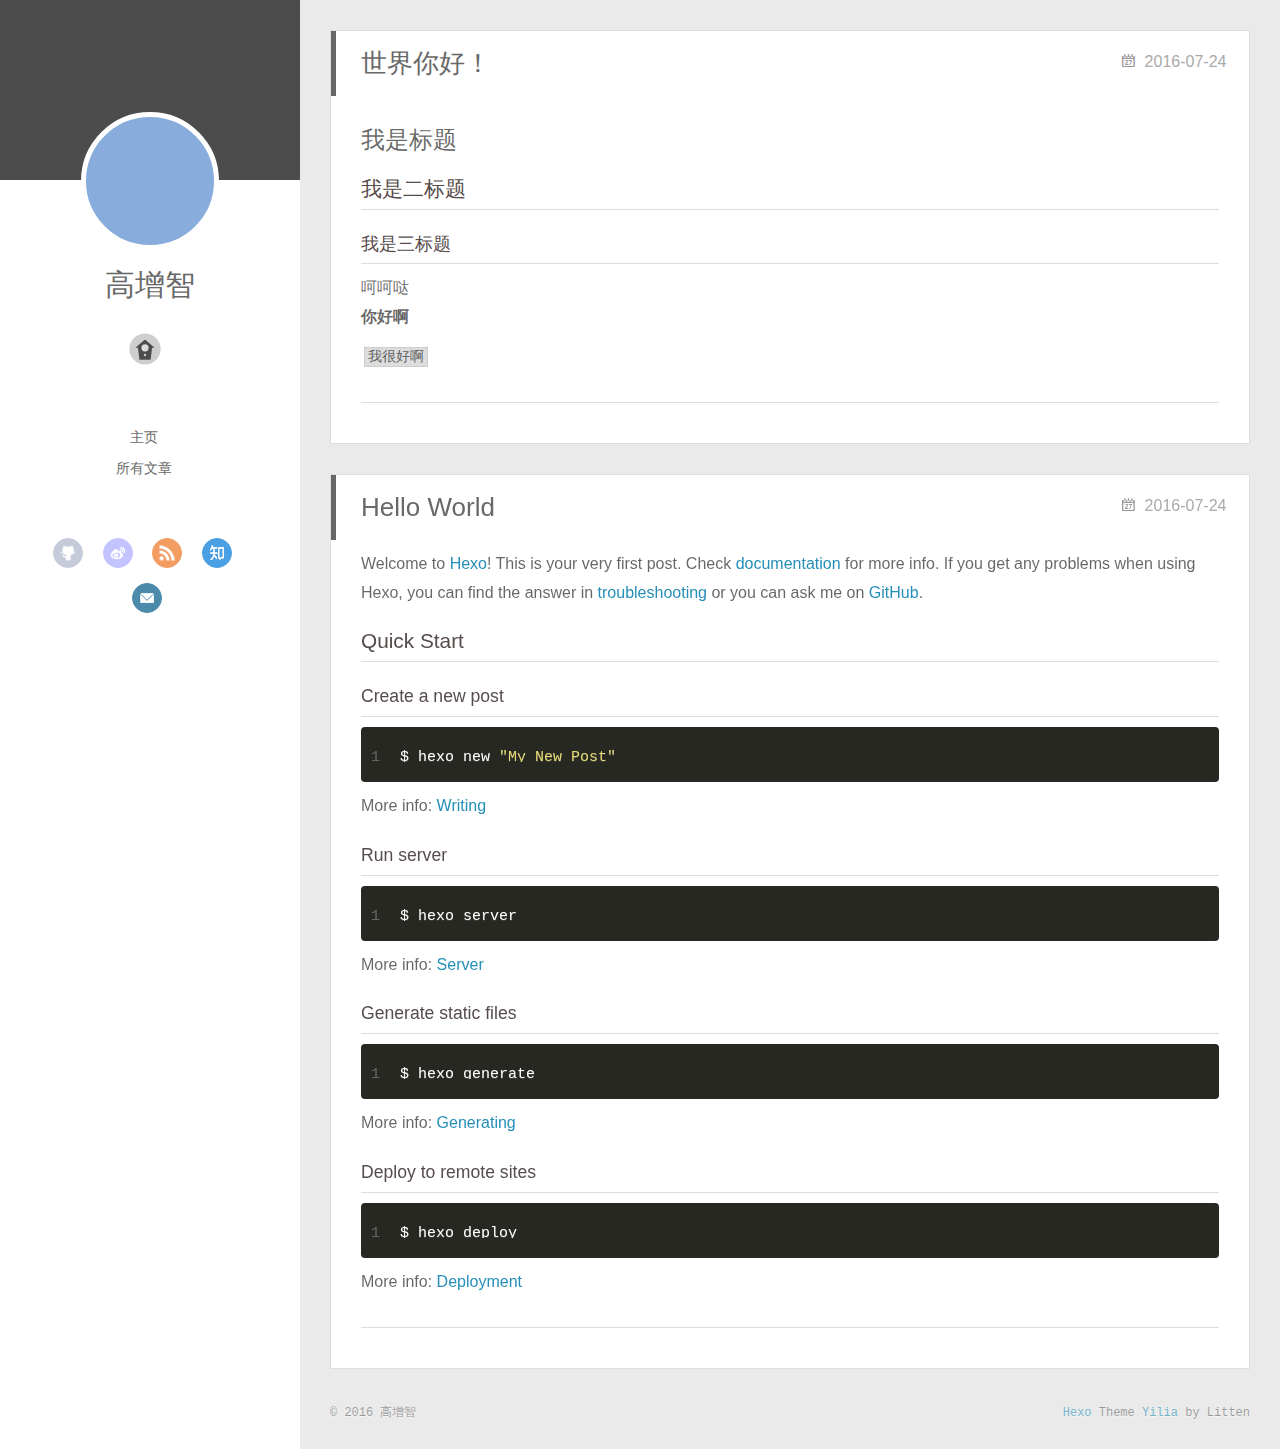
==== index.html @ d2ab3ea9 "Site updated: 2016-07-24 15:37:51" ====
<!DOCTYPE html>
<html>
<head>
  <meta charset="utf-8">
  
  <meta http-equiv="X-UA-Compatible" content="IE=edge" >
  <title>简简单单 - Blog</title>
  <meta name="viewport" content="width=device-width, initial-scale=1, maximum-scale=1">
  <meta property="og:type" content="website">
<meta property="og:title" content="简简单单 - Blog">
<meta property="og:url" content="http://yuefengkai.github.io/index.html">
<meta property="og:site_name" content="简简单单 - Blog">
<meta name="twitter:card" content="summary">
<meta name="twitter:title" content="简简单单 - Blog">
  
    <link rel="alternative" href="/atom.xml" title="简简单单 - Blog" type="application/atom+xml">
  
  
    <link rel="icon" href="/favicon.png">
  
  <link rel="stylesheet" href="/css/style.css">
</head>

<body>
  <div id="container">
    <div class="left-col">
    <div class="overlay"></div>
<div class="intrude-less">
	<header id="header" class="inner">
		<a href="/" class="profilepic">
			
			<img lazy-src="https://avatars0.githubusercontent.com/u/2100585?v=3&amp;s=460" class="js-avatar">
			
		</a>

		<hgroup>
		  <h1 class="header-author"><a href="/">高增智</a></h1>
		</hgroup>

		

		
			<div class="switch-btn">
				<div class="icon">
					<div class="icon-ctn">
						<div class="icon-wrap icon-house" data-idx="0">
							<div class="birdhouse"></div>
							<div class="birdhouse_holes"></div>
						</div>
						<div class="icon-wrap icon-ribbon hide" data-idx="1">
							<div class="ribbon"></div>
						</div>
						
						<div class="icon-wrap icon-link hide" data-idx="2">
							<div class="loopback_l"></div>
							<div class="loopback_r"></div>
						</div>
						
						
						<div class="icon-wrap icon-me hide" data-idx="3">
							<div class="user"></div>
							<div class="shoulder"></div>
						</div>
						
					</div>
					
				</div>
				<div class="tips-box hide">
					<div class="tips-arrow"></div>
					<ul class="tips-inner">
						<li>Menu</li>
						<li>Tags</li>
						
						<li>Links</li>
						
						
						<li>Über</li>
						
					</ul>
				</div>
			</div>
		

		<div class="switch-area">
			<div class="switch-wrap">
				<section class="switch-part switch-part1">
					<nav class="header-menu">
						<ul>
						
							<li><a href="/">主页</a></li>
				        
							<li><a href="/archives">所有文章</a></li>
				        
						</ul>
					</nav>
					<nav class="header-nav">
						<div class="social">
							
								<a class="github" target="_blank" href="#" title="github">github</a>
					        
								<a class="weibo" target="_blank" href="#" title="weibo">weibo</a>
					        
								<a class="rss" target="_blank" href="#" title="rss">rss</a>
					        
								<a class="zhihu" target="_blank" href="#" title="zhihu">zhihu</a>
					        
								<a class="mail" target="_blank" href="/gaozengzhi@gmail.com" title="mail">mail</a>
					        
						</div>
					</nav>
				</section>
				
				
				<section class="switch-part switch-part2">
					<div class="widget tagcloud" id="js-tagcloud">
						
					</div>
				</section>
				
				
				
				<section class="switch-part switch-part3">
					<div id="js-friends">
					
			          <a target="_blank" class="main-nav-link switch-friends-link" href="http://localhost:4000/">奥巴马的博客</a>
			        
			          <a target="_blank" class="main-nav-link switch-friends-link" href="http://localhost:4000/">卡卡的美丽传说</a>
			        
			          <a target="_blank" class="main-nav-link switch-friends-link" href="http://localhost:4000/">本泽马的博客</a>
			        
			          <a target="_blank" class="main-nav-link switch-friends-link" href="http://localhost:4000/">吉格斯的博客</a>
			        
			          <a target="_blank" class="main-nav-link switch-friends-link" href="http://localhost:4000/">习大大大不同</a>
			        
			          <a target="_blank" class="main-nav-link switch-friends-link" href="http://localhost:4000/">托蒂的博客</a>
			        
			        </div>
				</section>
				

				
				
				<section class="switch-part switch-part4">
				
					<div id="js-aboutme">我是谁，我从哪里来，我到哪里去？我就是我，是颜色不一样的吃货…</div>
				</section>
				
			</div>
		</div>
	</header>				
</div>

    </div>
    <div class="mid-col">
      <nav id="mobile-nav">
  	<div class="overlay">
  		<div class="slider-trigger"></div>
  		<h1 class="header-author js-mobile-header hide">高增智</h1>
  	</div>
	<div class="intrude-less">
		<header id="header" class="inner">
			<div class="profilepic">
			
				<img lazy-src="https://avatars0.githubusercontent.com/u/2100585?v=3&amp;s=460" class="js-avatar">
			
			</div>
			<hgroup>
			  <h1 class="header-author">高增智</h1>
			</hgroup>
			
			<nav class="header-menu">
				<ul>
				
					<li><a href="/">主页</a></li>
		        
					<li><a href="/archives">所有文章</a></li>
		        
		        <div class="clearfix"></div>
				</ul>
			</nav>
			<nav class="header-nav">
				<div class="social">
					
						<a class="github" target="_blank" href="#" title="github">github</a>
			        
						<a class="weibo" target="_blank" href="#" title="weibo">weibo</a>
			        
						<a class="rss" target="_blank" href="#" title="rss">rss</a>
			        
						<a class="zhihu" target="_blank" href="#" title="zhihu">zhihu</a>
			        
						<a class="mail" target="_blank" href="/gaozengzhi@gmail.com" title="mail">mail</a>
			        
				</div>
			</nav>
		</header>				
	</div>
</nav>

      <div class="body-wrap">
  
    <article id="post-世界你好" class="article article-type-post" itemscope itemprop="blogPost">
  
    <div class="article-meta">
      <a href="/2016/07/24/世界你好/" class="article-date">
  	<time datetime="2016-07-24T05:15:51.000Z" itemprop="datePublished">2016-07-24</time>
</a>
    </div>
  
  <div class="article-inner">
    
      <input type="hidden" class="isFancy" />
    
    
      <header class="article-header">
        
  
    <h1 itemprop="name">
      <a class="article-title" href="/2016/07/24/世界你好/">世界你好！</a>
    </h1>
  

      </header>
      
    
    <div class="article-entry" itemprop="articleBody">
      
        <h1 id="我是标题"><a href="#我是标题" class="headerlink" title="我是标题"></a>我是标题</h1><h2 id="我是二标题"><a href="#我是二标题" class="headerlink" title="我是二标题"></a>我是二标题</h2><h3 id="我是三标题"><a href="#我是三标题" class="headerlink" title="我是三标题"></a>我是三标题</h3><p>呵呵哒<br><strong>你好啊</strong></p>
<p><code>我很好啊</code></p>

      
    </div>
    
    <div class="article-info article-info-index">
      
      
      

      
      <div class="clearfix"></div>
    </div>
    
  </div>
  
</article>









  
    <article id="post-hello-world" class="article article-type-post" itemscope itemprop="blogPost">
  
    <div class="article-meta">
      <a href="/2016/07/24/hello-world/" class="article-date">
  	<time datetime="2016-07-24T03:35:20.000Z" itemprop="datePublished">2016-07-24</time>
</a>
    </div>
  
  <div class="article-inner">
    
      <input type="hidden" class="isFancy" />
    
    
      <header class="article-header">
        
  
    <h1 itemprop="name">
      <a class="article-title" href="/2016/07/24/hello-world/">Hello World</a>
    </h1>
  

      </header>
      
    
    <div class="article-entry" itemprop="articleBody">
      
        <p>Welcome to <a href="https://hexo.io/" target="_blank" rel="external">Hexo</a>! This is your very first post. Check <a href="https://hexo.io/docs/" target="_blank" rel="external">documentation</a> for more info. If you get any problems when using Hexo, you can find the answer in <a href="https://hexo.io/docs/troubleshooting.html" target="_blank" rel="external">troubleshooting</a> or you can ask me on <a href="https://github.com/hexojs/hexo/issues" target="_blank" rel="external">GitHub</a>.</p>
<h2 id="Quick-Start"><a href="#Quick-Start" class="headerlink" title="Quick Start"></a>Quick Start</h2><h3 id="Create-a-new-post"><a href="#Create-a-new-post" class="headerlink" title="Create a new post"></a>Create a new post</h3><figure class="highlight bash"><table><tr><td class="gutter"><pre><div class="line">1</div></pre></td><td class="code"><pre><div class="line">$ hexo new <span class="string">"My New Post"</span></div></pre></td></tr></table></figure>
<p>More info: <a href="https://hexo.io/docs/writing.html" target="_blank" rel="external">Writing</a></p>
<h3 id="Run-server"><a href="#Run-server" class="headerlink" title="Run server"></a>Run server</h3><figure class="highlight bash"><table><tr><td class="gutter"><pre><div class="line">1</div></pre></td><td class="code"><pre><div class="line">$ hexo server</div></pre></td></tr></table></figure>
<p>More info: <a href="https://hexo.io/docs/server.html" target="_blank" rel="external">Server</a></p>
<h3 id="Generate-static-files"><a href="#Generate-static-files" class="headerlink" title="Generate static files"></a>Generate static files</h3><figure class="highlight bash"><table><tr><td class="gutter"><pre><div class="line">1</div></pre></td><td class="code"><pre><div class="line">$ hexo generate</div></pre></td></tr></table></figure>
<p>More info: <a href="https://hexo.io/docs/generating.html" target="_blank" rel="external">Generating</a></p>
<h3 id="Deploy-to-remote-sites"><a href="#Deploy-to-remote-sites" class="headerlink" title="Deploy to remote sites"></a>Deploy to remote sites</h3><figure class="highlight bash"><table><tr><td class="gutter"><pre><div class="line">1</div></pre></td><td class="code"><pre><div class="line">$ hexo deploy</div></pre></td></tr></table></figure>
<p>More info: <a href="https://hexo.io/docs/deployment.html" target="_blank" rel="external">Deployment</a></p>

      
    </div>
    
    <div class="article-info article-info-index">
      
      
      

      
      <div class="clearfix"></div>
    </div>
    
  </div>
  
</article>









  
  
</div>
      <footer id="footer">
  <div class="outer">
    <div id="footer-info">
    	<div class="footer-left">
    		&copy; 2016 高增智
    	</div>
      	<div class="footer-right">
      		<a href="http://hexo.io/" target="_blank">Hexo</a>  Theme <a href="https://github.com/litten/hexo-theme-yilia" target="_blank">Yilia</a> by Litten
      	</div>
    </div>
  </div>
</footer>
    </div>
    
  <link rel="stylesheet" href="/fancybox/jquery.fancybox.css">


<script>
	var yiliaConfig = {
		fancybox: true,
		mathjax: true,
		animate: true,
		isHome: true,
		isPost: false,
		isArchive: false,
		isTag: false,
		isCategory: false,
		open_in_new: false
	}
</script>
<script src="http://7.url.cn/edu/jslib/comb/require-2.1.6,jquery-1.9.1.min.js"></script>
<script src="/js/main.js"></script>






<script type="text/x-mathjax-config">
MathJax.Hub.Config({
    tex2jax: {
        inlineMath: [ ['$','$'], ["\\(","\\)"]  ],
        processEscapes: true,
        skipTags: ['script', 'noscript', 'style', 'textarea', 'pre', 'code']
    }
});

MathJax.Hub.Queue(function() {
    var all = MathJax.Hub.getAllJax(), i;
    for(i=0; i < all.length; i += 1) {
        all[i].SourceElement().parentNode.className += ' has-jax';                 
    }       
});
</script>

<script type="text/javascript" src="http://cdn.mathjax.org/mathjax/latest/MathJax.js?config=TeX-AMS-MML_HTMLorMML">
</script>


  </div>
</body>
</html>
---- css/style.css ----
body {
  width: 100%;
}
body:before,
body:after {
  content: "";
  display: table;
}
body:after {
  clear: both;
}
@font-face {
  font-family: 'FontAwesome';
  src: url("fonts/fontawesome-webfont.eot");
  src: url("fonts/fontawesome-webfont.eot?#iefix") format("embedded-opentype"), url("fonts/fontawesome-webfont.woff") format("woff"), url("fonts/fontawesome-webfont.ttf") format("truetype"), url("fonts/fontawesome-webfont.svgz#FontAwesomeRegular") format("svg"), url("fonts/fontawesome-webfont.svg#FontAwesomeRegular") format("svg");
  font-weight: normal;
  font-style: normal;
}
html,
body,
div,
span,
applet,
object,
iframe,
h1,
h2,
h3,
h4,
h5,
h6,
p,
blockquote,
pre,
a,
abbr,
acronym,
address,
big,
cite,
code,
del,
dfn,
em,
img,
ins,
kbd,
q,
s,
samp,
small,
strike,
strong,
sub,
sup,
tt,
var,
dl,
dt,
dd,
ol,
ul,
li,
fieldset,
form,
label,
legend,
table,
caption,
tbody,
tfoot,
thead,
tr,
th,
td {
  margin: 0;
  padding: 0;
  border: 0;
  outline: 0;
  font-weight: inherit;
  font-style: inherit;
  font-family: inherit;
  font-size: 100%;
  vertical-align: baseline;
}
body {
  line-height: 1;
  color: #000;
  background: #fff;
}
ol,
ul {
  list-style: none;
}
table {
  border-collapse: separate;
  border-spacing: 0;
  vertical-align: middle;
}
caption,
th,
td {
  text-align: left;
  font-weight: normal;
  vertical-align: middle;
}
a img {
  border: none;
}
ol {
  list-style: decimal;
  padding-left: 20px;
}
ul {
  list-style: none;
}
input,
button {
  margin: 0;
  padding: 0;
}
input::-moz-focus-inner,
button::-moz-focus-inner {
  border: 0;
  padding: 0;
}
@font-face {
  font-family: FontAwesome;
  font-style: normal;
  font-weight: normal;
  src: url("fonts/fontawesome-webfont.eot?v=#4.0.3");
  src: url("fonts/fontawesome-webfont.eot?#iefix&v=#4.0.3") format("embedded-opentype"), url("fonts/fontawesome-webfont.woff?v=#4.0.3") format("woff"), url("fonts/fontawesome-webfont.ttf?v=#4.0.3") format("truetype"), url("fonts/fontawesome-webfont.svg#fontawesomeregular?v=#4.0.3") format("svg");
}
html,
body,
#container {
  height: 100%;
}
body {
  font-family: "微软雅黑", "HelveticaNeue-Light", "Helvetica Neue Light", "Helvetica Neue", Helvetica, Arial, sans-serif;
  font-size: 16px;
  background: #fff;
  color: rgba(0,0,0,0.6);
  -webkit-overflow-scrolling: touch;
}
h1,
h2,
h3 {
  display: block;
}
h1 {
  font-size: 1.5em;
}
h2 {
  font-size: 1.3em;
}
h3 {
  font-size: 1.1em;
}
h4,
h5,
h6 {
  font-size: 1em;
}
a {
  text-decoration: none;
  outline-width: 0;
  color: #258fb8;
  outline: none;
}
.alignleft {
  float: left;
}
.alignright {
  float: right;
}
.clearfix {
  *zoom: 1;
}
.clearfix:after {
  content: "";
  display: table;
  clear: both;
}
.inner {
  width: 1000px;
  margin: 0 auto;
}
.hide {
  display: none;
}
@media screen and (max-width: 1040px) {
  .inner {
    width: 100%;
  }
}
#container {
  position: relative;
  min-height: 100%;
}
#container #mobile-nav {
  display: none;
}
#container #mobile-nav .overlay {
  height: 110px;
  position: absolute;
  width: 100%;
  background: #4d4d4d;
}
#container #mobile-nav .overlay.fixed {
  position: fixed;
  height: 42px;
  z-index: 99;
}
#container #mobile-nav #header {
  padding: 10px 0 0 0;
}
#container #mobile-nav #header .profilepic {
  display: block;
  position: relative;
  z-index: 100;
}
#container #mobile-nav #header .header-menu {
  height: auto;
  margin: 10px;
}
#container #mobile-nav #header .header-menu ul {
  text-align: center;
  cursor: default;
}
#container #mobile-nav #header .header-menu li {
  display: inline-block;
  margin: 3px;
}
#container .left-col {
  background: #fff;
  width: 300px;
  position: fixed;
  opacity: 1;
  -webkit-transition: all 0.2s ease-in;
  -moz-transition: all 0.2s ease-in;
  -ms-transition: all 0.2s ease-in;
  transition: all 0.2s ease-in;
  height: 100%;
}
#container .left-col .overlay {
  width: 100%;
  height: 180px;
  background-color: #000;
  position: absolute;
  opacity: 0.7;
}
#container .left-col .intrude-less {
  width: 76%;
  text-align: center;
  margin: 112px auto 0;
}
#container .mid-col {
  position: absolute;
  right: 0;
  min-height: 100%;
  background: #eaeaea;
  left: 300px;
  width: auto;
}
@media screen and (max-width: 800px) {
  #container .left-col {
    display: none;
  }
  #container .mid-col {
    left: 0;
  }
  #container #header .header-nav {
    position: relative;
  }
  #container .header-author.fixed {
    position: fixed;
    top: -13px;
    width: 100%;
    color: #ddd;
  }
  #container .overlay .slider-trigger {
    position: absolute;
    z-index: 101;
    bottom: 0;
    left: 0;
    width: 42px;
    height: 42px;
  }
  #container .overlay .slider-trigger:hover {
    background: #444;
  }
  #container .overlay .slider-trigger:before {
    color: #ddd;
    content: "\f00b";
    font: 16px FontAwesome;
    width: 16px;
    height: 16px;
    margin-left: 9px;
    margin-top: 14px;
    display: block;
  }
  #container .article-header {
    border-left: none;
    padding: 0;
    border-bottom: 1px dotted #ddd;
  }
  #container .article-header h1 {
    margin-bottom: 10px;
  }
  #container .header-subtitle {
    padding: 0 24px;
  }
  #container .article-info-index.article-info {
    padding-top: 10px;
    margin: 0;
    border-top: 1px solid #ddd;
  }
  #container .article-info-post.article-info {
    margin: 0;
    padding-top: 10px;
    border: none;
  }
  #container .article-more-link a {
    float: right;
  }
  #container #viewer-box .viewer-box-l {
    font-size: 14px;
  }
  #container .article {
    padding: 10px;
    margin: 10px;
    font-size: 14px;
  }
  #container .article .article-entry {
    padding-left: 0;
    padding-right: 0;
    padding-top: 10px;
  }
  #container .article .article-title {
    font-size: 18px;
    max-width: 185px;
    display: block;
    margin: 0;
  }
  #container .article .article-meta {
    width: auto;
    height: 30px;
    margin-top: -5px;
    position: ralative;
  }
  #container .article .article-meta .article-date {
    font-size: 12px;
    -webkit-border-radius: 0;
    border-radius: 0;
    color: #666;
    background: none;
    height: auto;
    padding: 0;
    margin: 0;
    width: 100%;
    text-align: left;
    margin-left: 10px;
  }
  #container .article .article-meta .article-date time {
    width: auto;
    float: right;
    margin-right: 10px;
  }
  #container .article .article-meta .article-tag-list {
    margin-top: 7px;
    position: absolute;
    right: 10px;
    top: 0;
  }
  #container .article .article-meta .article-tag-list:before {
    float: left;
    margin-top: 1px;
    left: 0;
  }
  #container .article .article-meta .article-tag-list .article-tag-list-item {
    float: left;
    padding-left: 0;
    width: auto;
    max-width: 83px;
  }
  #container .article .article-meta .article-category {
    margin-top: 7px;
    position: absolute;
    right: 10px;
    top: -30px;
  }
  #container .article .article-meta .article-category:before {
    float: left;
    margin-top: 1px;
    left: 15px;
  }
  #container .article .article-meta .article-category .article-category-link {
    max-width: 83px;
    width: auto;
    padding-left: 10px;
  }
  #container .article .article-nav-link-wrap {
    margin: 5px 0;
  }
  #container .article .article-nav-link-wrap strong {
    float: left;
    margin-right: 5px;
  }
  #container .article #article-nav-older {
    float: none;
    display: block;
  }
  #container .share {
    padding: 3px 10px;
  }
  #container .duoshuo {
    padding: 0 13px;
  }
  #container #disqus_thread {
    padding: 0 13px;
  }
  #container #mobile-nav {
    display: block;
  }
  #container #page-nav .extend {
    opacity: 1;
  }
  #container .instagram .open-ins {
    left: 2px;
    top: -30px;
    color: #aaa;
  }
  #container .info-on-right {
    float: initial;
  }
  #container .archives-wrap {
    margin: 10px 10px 0px;
    padding: 10px;
  }
  #container .archives-wrap .archive-article-title {
    font-size: 14px;
  }
  #container .archives-wrap .archive-year-wrap {
    position: relative;
    padding: 0 0 0 0;
  }
  #container .archives-wrap .archive-year-wrap a {
    padding: 0 0 0 0;
  }
  #container .archives-wrap .article-meta .archive-article-date {
    font-size: 12px;
    margin-right: 10px;
    margin-top: -5px;
  }
  #container .archives-wrap .article-meta .article-tag-list-link {
    font-size: 12px;
  }
  #container .archives .archive-article {
    padding: 10px 0;
    margin-left: 0;
  }
  #container #footer .footer-left {
    float: initial;
    margin-bottom: 10px;
  }
  #container #footer .footer-right {
    float: initial;
  }
}
.header-author {
  text-align: center;
  margin: 0.67em 0;
  font-family: Roboto, "Roboto", serif;
  font-size: 30px;
  -webkit-transition: 0.3s;
  -moz-transition: 0.3s;
  -ms-transition: 0.3s;
  transition: 0.3s;
}
#header {
  width: 100%;
}
#header a {
  color: #696969;
}
#header a:hover {
  color: #b0a0aa;
}
#header .profilepic {
  text-align: center;
  display: block;
  border: 5px solid #fff;
  -webkit-border-radius: 300px;
  border-radius: 300px;
  width: 128px;
  height: 128px;
  margin: 0 auto;
  position: relative;
  overflow: hidden;
  background: #88acdb;
  -webkit-transition: all 0.2s ease-in;
  display: -webkit-box;
  -webkit-box-orient: horizontal;
  -webkit-box-pack: center;
  -webkit-box-align: center;
  text-align: center;
}
#header .profilepic img {
  width: 20%;
  height: 20%;
  -webkit-border-radius: 300px;
  border-radius: 300px;
  opacity: 0;
  -webkit-transition: all 0.2s ease-in;
}
#header .profilepic img.show {
  width: 100%;
  height: 100%;
  opacity: 1;
}
#header .header-subtitle {
  text-align: center;
  color: #999;
  font-size: 14px;
  line-height: 25px;
  overflow: hidden;
  text-overflow: ellipsis;
  display: -webkit-box;
  -webkit-line-clamp: 2;
  -webkit-box-orient: vertical;
}
#header .header-menu {
  font-weight: 300;
  line-height: 31px;
  cursor: pointer;
  text-transform: uppercase;
  float: none;
  min-height: 150px;
  margin-left: -12px;
  text-align: center;
  display: -webkit-box;
  -webkit-box-orient: horizontal;
  -webkit-box-pack: center;
  -webkit-box-align: center;
}
#header .header-menu li {
  cursor: default;
}
#header .header-menu li a {
  font-size: 14px;
  min-width: 300px;
}
#header .switch-area {
  position: relative;
  width: 100%;
  overflow: hidden;
  min-height: 500px;
  font-size: 14px;
}
#header .switch-area .switch-wrap {
  -webkit-transition: -webkit-transform 0.3s ease-in;
  -moz-transition: -moz-transform 0.3s ease-in;
  -ms-transition: -ms-transform 0.3s ease-in;
  transition: transform 0.3s ease-in;
  position: relative;
}
#header .turn-left {
  -webkit-transform: translate(-100%, 0);
  -moz-transform: translate(-100%, 0);
  -ms-transform: translate(-100%, 0);
  transform: translate(-100%, 0);
}
#header .header-nav {
  width: 100%;
  position: absolute;
  -webkit-transition: -webkit-transform 0.3s ease-in;
  -moz-transition: -moz-transform 0.3s ease-in;
  -ms-transition: -ms-transform 0.3s ease-in;
  transition: transform 0.3s ease-in;
}
#header .header-nav .social {
  margin-right: 15px;
  margin-top: 10px;
  text-align: center;
}
#header .header-nav .social a {
  -webkit-border-radius: 50%;
  border-radius: 50%;
  display: -moz-inline-stack;
  display: inline-block;
  vertical-align: middle;
  *vertical-align: auto;
  zoom: 1;
  *display: inline;
  text-indent: -9999px;
  margin: 0 8px 15px 8px;
  opacity: 0.7;
  width: 28px;
  height: 28px;
  -webkit-transition: 0.3s;
  -moz-transition: 0.3s;
  -ms-transition: 0.3s;
  transition: 0.3s;
}
#header .header-nav .social a:hover {
  opacity: 1;
}
#header .header-nav .social a:last-of-type {
  margin-right: 0;
}
#header .header-nav .social a.weibo {
  background: url("/img/weibo.png") center no-repeat #aaf;
  border: 1px solid #aaf;
}
#header .header-nav .social a.weibo:hover {
  border: 1px solid #aaf;
}
#header .header-nav .social a.rss {
  background: url("/img/rss.png") center no-repeat #ef7522;
  border: 1px solid #ef7522;
}
#header .header-nav .social a.rss:hover {
  border: 1px solid #cf5d0f;
}
#header .header-nav .social a.github {
  background: url("/img/github.png") center no-repeat #afb6ca;
  border: 1px solid #afb6ca;
}
#header .header-nav .social a.github:hover {
  border: 1px solid #909ab6;
}
#header .header-nav .social a.facebook {
  background: url("/img/facebook.png") center no-repeat #3b5998;
  border: 1px solid #3b5998;
}
#header .header-nav .social a.facebook:hover {
  border: 1px solid #2d4373;
}
#header .header-nav .social a.google {
  background: url("/img/google.png") center no-repeat #c83d20;
  border: 1px solid #c83d20;
}
#header .header-nav .social a.google:hover {
  border: 1px solid #9c3019;
}
#header .header-nav .social a.twitter {
  background: url("/img/twitter.png") center no-repeat #55cff8;
  border: 1px solid #55cff8;
}
#header .header-nav .social a.twitter:hover {
  border: 1px solid #24c1f6;
}
#header .header-nav .social a.linkedin {
  background: url("/img/linkedin.png") center no-repeat #005a87;
  border: 1px solid #005a87;
}
#header .header-nav .social a.linkedin:hover {
  border: 1px solid #006b98;
}
#header .header-nav .social a.zhihu {
  background: url("/img/zhihu.png") center no-repeat #0078d8;
  border: 1px solid #0078d8;
}
#header .header-nav .social a.zhihu:hover {
  border: 1px solid #0078d8;
}
#header .header-nav .social a.douban {
  background: url("/img/douban.png") center no-repeat #06c611;
  border: 1px solid #06c611;
}
#header .header-nav .social a.douban:hover {
  border: 1px solid #06c611;
}
#header .header-nav .social a.mail {
  background: url("/img/mail.png") center no-repeat #005a87;
  border: 1px solid #005a87;
}
#header .header-nav .social a.mail:hover {
  border: 1px solid #006b98;
}
#header .switch-part {
  width: 100%;
  position: absolute;
}
#header .switch-part1 {
  left: 0;
}
#header .switch-part2 {
  left: 100%;
  top: 20px;
  overlay-x: hidden;
  overflow-y: auto;
  max-height: 200px;
}
#header .switch-part3 {
  left: 200%;
  line-height: 30px;
}
#header .switch-part3 .switch-friends-link {
  margin-right: 9px;
  -webkit-border-radius: 3px;
  border-radius: 3px;
  padding: 5px;
}
#header .switch-part3 .switch-friends-link:hover {
  background: #88acdb;
  color: #fff;
}
#header .switch-part4 {
  left: 300%;
  text-align: left;
  line-height: 30px;
}
.duoshuo {
  padding: 0 40px;
}
#disqus_thread {
  padding: 0 40px;
}
.archives-wrap {
  position: relative;
  margin: 0 30px;
  padding-right: 60px;
  border-bottom: 1px solid #eee;
  background: #fff;
}
.archives-wrap:first-child {
  margin-top: 30px;
}
.archives-wrap:last-child {
  margin-bottom: 80px;
}
.archives-wrap .archive-year-wrap {
  line-height: 35px;
  width: 200px;
  position: absolute;
  padding-top: 15px;
  font-size: 1.8em;
}
.archives-wrap .archive-year-wrap a {
  color: #666;
  font-weight: bold;
  padding-left: 48px;
}
.archives {
  position: relative;
}
.archives .article-info {
  border: none;
}
.archives .archive-article {
  margin-left: 200px;
  padding: 20px 0;
  border-bottom: 1px solid #eee;
  border-top: 1px solid #fff;
  position: relative;
}
.archives .archive-article:first-child {
  border-top: none;
}
.archives .archive-article:last-child {
  border-bottom: none;
}
.archives .archive-article-title {
  font-size: 16px;
  color: #333;
  -webkit-transition: color 0.3s;
  -moz-transition: color 0.3s;
  -ms-transition: color 0.3s;
  transition: color 0.3s;
}
.archives .archive-article-title:hover {
  color: #657b83;
}
.archives .archive-article-title span {
  display: block;
  color: #a8a8a8;
  font-size: 12px;
  line-height: 14px;
  height: 7px;
  padding-left: 2px;
}
.archives .archive-article-title span:before {
  display: inline-block;
  content: "“";
  font-family: serif;
  font-size: 30px;
  float: left;
  margin: 4px 4px 0 -12px;
  color: #c8c8c8;
}
.archive-article-inner .archive-article-header {
  position: relative;
}
.archive-article-inner .article-meta {
  position: relative;
  float: right;
  margin-top: -10px;
  color: #555;
  background: none;
  text-align: right;
  width: auto;
}
.archive-article-inner .article-meta .article-date time {
  color: #aaa;
}
.archive-article-inner .article-meta .archive-article-date,
.archive-article-inner .article-meta .article-tag-list {
  margin-right: 30px;
  display: -moz-inline-stack;
  display: inline-block;
  vertical-align: middle;
  zoom: 1;
  color: #666;
  font-size: 14px;
}
.archive-article-inner .article-meta .archive-article-date {
  cursor: default;
  font-size: 12px;
  margin-bottom: 5px;
  margin-top: -10px;
}
.archive-article-inner .article-meta .archive-article-date time:before {
  content: "\f073";
  color: #999;
  position: relative;
  margin-right: 10px;
  font: 16px FontAwesome;
}
.archive-article-inner .article-meta .article-category:before {
  float: left;
  margin-top: 1px;
  left: 15px;
}
.archive-article-inner .article-meta .article-category .article-category-link {
  width: auto;
  max-width: 83px;
  padding-left: 10px;
}
.archive-article-inner .article-meta .article-tag-list {
  margin-top: 0px;
}
.archive-article-inner .article-meta .article-tag-list:before {
  left: 15px;
}
.archive-article-inner .article-meta .article-tag-list .article-tag-list-item {
  display: inline-block;
  width: auto;
  max-width: 83px;
  padding-left: 8px;
  font-size: 12px;
}
.body-wrap {
  margin-bottom: 80px;
}
.article {
  margin: 30px;
  position: relative;
  border: 1px solid #ddd;
  background: #fff;
  -webkit-transition: all 0.2s ease-in;
}
.article.show {
  visibility: visible;
  -webkit-animation: cd-bounce-1 0.6s;
  -moz-animation: cd-bounce-1 0.6s;
  -webkit-animation: cd-bounce-1 0.6s;
  -moz-animation: cd-bounce-1 0.6s;
  -ms-animation: cd-bounce-1 0.6s;
  animation: cd-bounce-1 0.6s;
}
.article.hidden {
  visibility: hidden;
}
.article img {
  max-width: 100%;
}
@-webkit-keyframes cd-bounce-1 {
  0% {
    opacity: 0;
    -webkit-transform: scale(1);
  }
  60% {
    opacity: 1;
    -webkit-transform: scale(1.01);
  }
  100% {
    -webkit-transform: scale(1);
  }
}
@-moz-keyframes cd-bounce-1 {
  0% {
    opacity: 0;
    -moz-transform: scale(1);
  }
  60% {
    opacity: 1;
    -moz-transform: scale(1.01);
  }
  100% {
    -moz-transform: scale(1);
  }
}
.article-index {
  margin-left: 200px;
  padding: 15px 0;
  margin-right: 75px;
}
.article-index .brief {
  display: block;
  color: #a8a8a8;
  font-size: 12px;
  line-height: 14px;
  height: 7px;
  padding-left: 2px;
}
.article-index .brief:before {
  display: inline-block;
  content: "“";
  font-family: serif;
  font-size: 30px;
  float: left;
  margin: 4px 4px 0 -12px;
  color: #c8c8c8;
}
.article-title {
  color: #696969;
  margin-left: 0px;
  font-weight: 300;
  line-height: 35px;
  margin-bottom: 20px;
  font-size: 26px;
  -webkit-transition: color 0.3s;
  -moz-transition: color 0.3s;
  -o-transition: color 0.3s;
  -webkit-transition: color 0.3s;
  -moz-transition: color 0.3s;
  -ms-transition: color 0.3s;
  transition: color 0.3s;
}
.article-title:hover {
  color: #b0a0aa;
}
.article-inner {
  position: relative;
  margin-bottom: 20px;
}
.article-header {
  border-left: 5px solid;
  padding: 15px 0px 15px 25px;
}
.article-info.info-on-right {
  margin: 10px 0 0 0;
  float: right;
}
.article-info-index.article-info {
  padding-top: 20px;
  margin: 30px 30px 0 30px;
  border-top: 1px solid #ddd;
}
.article-info-post.article-info {
  padding: 0;
  border: none;
  margin: -30px 0 20px 30px;
}
.article-entry {
  line-height: 1.8em;
  padding-right: 30px;
  padding-left: 30px;
}
.article-entry p {
  margin-top: 10px;
}
.article-entry p code,
.article-entry li code {
  padding: 1px 3px;
  margin: 0 3px;
  background: #ddd;
  border: 1px solid #ccc;
  font-family: Menlo, Monaco, "Andale Mono", "lucida console", "Courier New", monospace;
  word-wrap: break-word;
  font-size: 14px;
}
.article-entry blockquote {
  background: #ddd;
  border-left: 5px solid #ccc;
  padding: 15px 20px;
  margin-top: 10px;
  border-left: 5px solid #657b83;
  background: #f6f6f6;
}
.article-entry blockquote p {
  margin-top: 0;
}
.article-entry em {
  font-style: italic;
}
.article-entry ul li:before {
  content: "";
  width: 6px;
  height: 6px;
  border: 1px solid #999;
  -webkit-border-radius: 10px;
  border-radius: 10px;
  background: #aaa;
  display: inline-block;
  margin-right: 10px;
  float: left;
  margin-top: 12px;
}
.article-entry ul,
.article-entry ol {
  font-size: 14px;
  margin: 10px 0px;
}
.article-entry li ul,
.article-entry li ol {
  margin-left: 30px;
}
.article-entry li ul li:before,
.article-entry li ol li:before {
  content: "";
  background: #dedede;
}
.article-entry h1 {
  margin-top: 30px;
}
.article-entry h2 {
  margin-top: 20px;
  font-weight: 300;
  color: #574c4c;
  padding-bottom: 5px;
  border-bottom: 1px solid #ddd;
}
.article-entry h3,
.article-entry h4,
.article-entry h5,
.article-entry h6 {
  margin-top: 20px;
  font-weight: 300;
  color: #574c4c;
  padding-bottom: 5px;
  border-bottom: 1px solid #ddd;
}
.article-entry video {
  max-width: 100%;
}
.article-entry strong {
  font-weight: bold;
}
.article-entry .caption {
  display: block;
  font-size: 0.8em;
  color: #aaa;
}
.article-entry hr {
  height: 0;
  margin-top: 20px;
  margin-bottom: 20px;
  border-left: 0;
  border-right: 0;
  border-top: 1px solid #ddd;
  border-bottom: 1px solid #fff;
}
.article-entry pre {
  font-size: 1/0.9em;
  line-height: 1.5;
  margin-top: 10px;
  padding: 5px 15px;
  overflow-x: auto;
  color: #657b83;
  font-size: 10px;
  border: 1px solid #ccc;
  text-shadow: 0 1px #444;
  font-family: Menlo, Monaco, "Andale Mono", "lucida console", "Courier New", monospace;
}
.article-entry pre code {
  font-size: 14px;
}
.article-entry table {
  width: 100%;
  border: 1px solid #dedede;
  margin: 15px 0;
  border-collapse: collapse;
}
.article-entry table tr,
.article-entry table td {
  height: 35px;
}
.article-entry table thead tr {
  background: #f8f8f8;
}
.article-entry table tbody tr:hover {
  background: #efefef;
}
.article-entry table td,
.article-entry table th {
  border: 1px solid #dedede;
  padding: 0 10px;
}
.article-entry figure table {
  border: none;
  width: auto;
  margin: 0;
}
.article-entry figure table tbody tr:hover {
  background: none;
}
.article-meta {
  width: 150px;
  font-size: 14;
  text-align: right;
  position: absolute;
  right: 0;
  top: 23px;
  text-align: center;
  z-index: 1;
}
.article-meta time {
  color: #aaa;
}
.article-meta time:before {
  color: #999;
  content: "\f073";
  font: 17px FontAwesome;
  margin-right: 10px;
}
.article-more-link {
  margin-top: 5px;
  text-align: right;
}
.article-more-link a {
  background: #4d4d4d;
  color: #fff;
  font-size: 12px;
  padding: 2px 8px 4px;
  line-height: 16px;
  -webkit-border-radius: 2px;
  -moz-border-radius: 2px;
  -webkit-border-radius: 2px;
  border-radius: 2px;
  -webkit-transition: background 0.3s;
  -moz-transition: background 0.3s;
  -ms-transition: background 0.3s;
  transition: background 0.3s;
}
.article-more-link a:hover {
  background: #3c3c3c;
}
.article-more-link a.hidden {
  visibility: hidden;
}
#article-nav {
  margin: 80px 0 30px 0;
  padding-bottom: 10px;
}
#article-nav .article-nav-link-wrap {
  margin: 0px 30px 0px 30px;
  font-size: 14px;
  color: #333;
}
#article-nav .article-nav-link-wrap .article-nav-title {
  display: inline-block;
  font-size: 12px;
  color: #aaa;
  -webkit-transition: color 0.3s;
  -moz-transition: color 0.3s;
  -ms-transition: color 0.3s;
  transition: color 0.3s;
}
#article-nav .article-nav-link-wrap strong {
  background: #ddd;
  color: #fff;
  -webkit-border-radius: 100%;
  border-radius: 100%;
  width: 15px;
  height: 15px;
  display: inline-block;
  text-align: center;
  -webkit-transition: background 0.3s;
  -moz-transition: background 0.3s;
  -ms-transition: background 0.3s;
  transition: background 0.3s;
}
#article-nav .article-nav-link-wrap:hover strong {
  background: #4d4d4d;
}
#article-nav .article-nav-link-wrap:hover .article-nav-title {
  color: #4d4d4d;
}
#article-nav #article-nav-older {
  float: right;
}
@-moz-keyframes cd-bounce-1 {
  0% {
    opacity: 0;
    -webkit-transform: scale(1);
    -moz-transform: scale(1);
    -ms-transform: scale(1);
    -o-transform: scale(1);
    -webkit-transform: scale(1);
    -moz-transform: scale(1);
    -ms-transform: scale(1);
    transform: scale(1);
  }
  60% {
    opacity: 1;
    -webkit-transform: scale(1.01);
    -moz-transform: scale(1.01);
    -ms-transform: scale(1.01);
    -o-transform: scale(1.01);
    -webkit-transform: scale(1.01);
    -moz-transform: scale(1.01);
    -ms-transform: scale(1.01);
    transform: scale(1.01);
  }
  100% {
    -webkit-transform: scale(1);
    -moz-transform: scale(1);
    -ms-transform: scale(1);
    -o-transform: scale(1);
    -webkit-transform: scale(1);
    -moz-transform: scale(1);
    -ms-transform: scale(1);
    transform: scale(1);
  }
}
@-webkit-keyframes cd-bounce-1 {
  0% {
    opacity: 0;
    -webkit-transform: scale(1);
    -moz-transform: scale(1);
    -ms-transform: scale(1);
    -o-transform: scale(1);
    -webkit-transform: scale(1);
    -moz-transform: scale(1);
    -ms-transform: scale(1);
    transform: scale(1);
  }
  60% {
    opacity: 1;
    -webkit-transform: scale(1.01);
    -moz-transform: scale(1.01);
    -ms-transform: scale(1.01);
    -o-transform: scale(1.01);
    -webkit-transform: scale(1.01);
    -moz-transform: scale(1.01);
    -ms-transform: scale(1.01);
    transform: scale(1.01);
  }
  100% {
    -webkit-transform: scale(1);
    -moz-transform: scale(1);
    -ms-transform: scale(1);
    -o-transform: scale(1);
    -webkit-transform: scale(1);
    -moz-transform: scale(1);
    -ms-transform: scale(1);
    transform: scale(1);
  }
}
@-o-keyframes cd-bounce-1 {
  0% {
    opacity: 0;
    -webkit-transform: scale(1);
    -moz-transform: scale(1);
    -ms-transform: scale(1);
    -o-transform: scale(1);
    -webkit-transform: scale(1);
    -moz-transform: scale(1);
    -ms-transform: scale(1);
    transform: scale(1);
  }
  60% {
    opacity: 1;
    -webkit-transform: scale(1.01);
    -moz-transform: scale(1.01);
    -ms-transform: scale(1.01);
    -o-transform: scale(1.01);
    -webkit-transform: scale(1.01);
    -moz-transform: scale(1.01);
    -ms-transform: scale(1.01);
    transform: scale(1.01);
  }
  100% {
    -webkit-transform: scale(1);
    -moz-transform: scale(1);
    -ms-transform: scale(1);
    -o-transform: scale(1);
    -webkit-transform: scale(1);
    -moz-transform: scale(1);
    -ms-transform: scale(1);
    transform: scale(1);
  }
}
@keyframes cd-bounce-1 {
  0% {
    opacity: 0;
    -webkit-transform: scale(1);
    -moz-transform: scale(1);
    -ms-transform: scale(1);
    -o-transform: scale(1);
    -webkit-transform: scale(1);
    -moz-transform: scale(1);
    -ms-transform: scale(1);
    transform: scale(1);
  }
  60% {
    opacity: 1;
    -webkit-transform: scale(1.01);
    -moz-transform: scale(1.01);
    -ms-transform: scale(1.01);
    -o-transform: scale(1.01);
    -webkit-transform: scale(1.01);
    -moz-transform: scale(1.01);
    -ms-transform: scale(1.01);
    transform: scale(1.01);
  }
  100% {
    -webkit-transform: scale(1);
    -moz-transform: scale(1);
    -ms-transform: scale(1);
    -o-transform: scale(1);
    -webkit-transform: scale(1);
    -moz-transform: scale(1);
    -ms-transform: scale(1);
    transform: scale(1);
  }
}
.archives-wrap {
  position: relative;
  margin: 0 30px;
  padding-right: 60px;
  border-bottom: 1px solid #eee;
  background: #fff;
}
.archives-wrap:first-child {
  margin-top: 30px;
}
.archives-wrap:last-child {
  margin-bottom: 80px;
}
.archives-wrap .archive-year-wrap {
  line-height: 35px;
  width: 200px;
  position: absolute;
  padding-top: 15px;
  font-size: 1.8em;
}
.archives-wrap .archive-year-wrap a {
  color: #666;
  font-weight: bold;
  padding-left: 48px;
}
.archives {
  position: relative;
}
.archives .article-info {
  border: none;
}
.archives .archive-article {
  margin-left: 200px;
  padding: 20px 0;
  border-bottom: 1px solid #eee;
  border-top: 1px solid #fff;
  position: relative;
}
.archives .archive-article:first-child {
  border-top: none;
}
.archives .archive-article:last-child {
  border-bottom: none;
}
.archives .archive-article-title {
  font-size: 16px;
  color: #333;
  -webkit-transition: color 0.3s;
  -moz-transition: color 0.3s;
  -ms-transition: color 0.3s;
  transition: color 0.3s;
}
.archives .archive-article-title:hover {
  color: #657b83;
}
.archives .archive-article-title span {
  display: block;
  color: #a8a8a8;
  font-size: 12px;
  line-height: 14px;
  height: 7px;
  padding-left: 2px;
}
.archives .archive-article-title span:before {
  display: inline-block;
  content: "“";
  font-family: serif;
  font-size: 30px;
  float: left;
  margin: 4px 4px 0 -12px;
  color: #c8c8c8;
}
.archive-article-inner .archive-article-header {
  position: relative;
}
.archive-article-inner .article-meta {
  position: relative;
  float: right;
  margin-top: -10px;
  color: #555;
  background: none;
  text-align: right;
  width: auto;
}
.archive-article-inner .article-meta .article-date time {
  color: #aaa;
}
.archive-article-inner .article-meta .archive-article-date,
.archive-article-inner .article-meta .article-tag-list {
  margin-right: 30px;
  display: -moz-inline-stack;
  display: inline-block;
  vertical-align: middle;
  zoom: 1;
  color: #666;
  font-size: 14px;
}
.archive-article-inner .article-meta .archive-article-date {
  cursor: default;
  font-size: 12px;
  margin-bottom: 5px;
  margin-top: -10px;
}
.archive-article-inner .article-meta .archive-article-date time:before {
  content: "\f073";
  color: #999;
  position: relative;
  margin-right: 10px;
  font: 16px FontAwesome;
}
.archive-article-inner .article-meta .article-category:before {
  float: left;
  margin-top: 1px;
  left: 15px;
}
.archive-article-inner .article-meta .article-category .article-category-link {
  width: auto;
  max-width: 83px;
  padding-left: 10px;
}
.archive-article-inner .article-meta .article-tag-list {
  margin-top: 0px;
}
.archive-article-inner .article-meta .article-tag-list:before {
  left: 15px;
}
.archive-article-inner .article-meta .article-tag-list .article-tag-list-item {
  display: inline-block;
  width: auto;
  max-width: 83px;
  padding-left: 8px;
  font-size: 12px;
}
.article-entry pre,
.article-entry .highlight {
  background: #272822;
  margin: 10px 0;
  padding: 10px 10px;
  overflow: auto;
  color: #4c4c4c;
  line-height: 22.400000000000002px;
}
.article-entry .highlight .gutter pre,
.article-entry .gist .gist-file .gist-data .line-numbers {
  color: #666;
}
.article-entry pre,
.article-entry code {
  font-family: "Source Code Pro", Consolas, Monaco, Menlo, Consolas, monospace;
}
.article-entry code {
  background: #eee;
  padding: 0 0.3em;
  border: none;
}
.article-entry pre {
  color: #fff;
}
.article-entry pre code {
  background: none;
  text-shadow: none;
  padding: 0;
  color: #fff;
}
.article-entry .highlight {
  -webkit-border-radius: 4px;
  border-radius: 4px;
}
.article-entry .highlight pre {
  border: none;
  margin: 0;
  padding: 0;
}
.article-entry .highlight table {
  margin: 0;
  width: auto;
}
.article-entry .highlight td {
  border: none;
  padding: 0;
}
.article-entry .highlight figcaption {
  font-size: 0.85em;
  color: highlight-comment;
  line-height: 1em;
  margin-bottom: 1em;
}
.article-entry .highlight figcaption:before,
.article-entry .highlight figcaption:after {
  content: "";
  display: table;
}
.article-entry .highlight figcaption:after {
  clear: both;
}
.article-entry .highlight figcaption a {
  float: right;
}
.article-entry .highlight .gutter pre {
  text-align: right;
  padding-right: 20px;
}
.article-entry .highlight .gutter pre .line {
  text-shadow: none;
}
.article-entry .highlight .line {
  font-size: 15px;
  height: 15px;
}
.article-entry .gist {
  margin: 0 -20px;
  border-style: solid;
  border-color: #ddd;
  border-width: 1px 0;
  background: #272822;
  padding: 15px 20px 15px 0;
}
.article-entry .gist .gist-file {
  border: none;
  font-family: "Source Code Pro", Consolas, Monaco, Menlo, Consolas, monospace;
  margin: 0;
}
.article-entry .gist .gist-file .gist-data {
  background: none;
  border: none;
}
.article-entry .gist .gist-file .gist-data .line-numbers {
  background: none;
  border: none;
  padding: 0 20px 0 0;
}
.article-entry .gist .gist-file .gist-data .line-data {
  padding: 0 !important;
}
.article-entry .gist .gist-file .highlight {
  margin: 0;
  padding: 0;
  border: none;
}
.article-entry .gist .gist-file .gist-meta {
  background: #272822;
  color: highlight-comment;
  font: 0.85em "Helvetica Neue", Helvetica, Arial, sans-serif;
  text-shadow: 0 0;
  padding: 0;
  margin-top: 1em;
  margin-left: 20px;
}
.article-entry .gist .gist-file .gist-meta a {
  color: #258fb8;
  font-weight: normal;
}
.article-entry .gist .gist-file .gist-meta a:hover {
  text-decoration: underline;
}
pre .comment {
  color: #75715e;
}
pre .keyword,
pre .function .keyword,
pre .class .params {
  color: #66d9ef;
}
pre .tag,
pre .doctype,
pre .params,
pre .function,
pre .css .value {
  color: #fff;
}
pre .css ~ * .tag,
pre .title,
pre .at_rule,
pre .at_rule .keyword,
pre .preprocessor,
pre .preprocessor .keyword {
  color: #f92672;
}
pre .attribute,
pre .built_in,
pre .class,
pre .css ~ * .class,
pre .function .title {
  color: #a6e22e;
}
pre .value,
pre .string {
  color: #e6db74;
}
pre .number {
  color: #7163d7;
}
pre .id,
pre .css ~ * .id {
  color: #fd971f;
}
#footer {
  font-size: 12px;
  font-family: Menlo, Monaco, "Andale Mono", "lucida console", "Courier New", monospace;
  text-shadow: 0 1px #fff;
  position: absolute;
  bottom: 30px;
  opacity: 0.6;
  width: 100%;
  text-align: center;
}
#footer .outer {
  padding: 0 30px;
}
.footer-left {
  float: left;
}
.footer-right {
  float: right;
}
.share {
  padding: 0px 75px 30px 40px;
  margin-bottom: 15px;
}
.back_home {
  float: right;
}
.back_home a {
  font-weight: bold;
  margin-left: 10px;
}
.back_home a:hover {
  color: #6e6e6e;
}
#page-nav {
  text-align: center;
  margin-top: 30px;
}
#page-nav .page-number {
  width: 20px;
  height: 20px;
  background: #4d4d4d;
  -webkit-border-radius: 50%;
  -moz-border-radius: 50%;
  -webkit-border-radius: 50%;
  border-radius: 50%;
  display: inline-block;
  color: #fff;
  line-height: 20px;
  font-size: 12px;
  margin: 0 3px 30px;
}
#page-nav .page-number:hover {
  background: #5e5e5e;
}
#page-nav .current {
  background: #88acdb;
  cursor: default;
}
#page-nav .current:hover {
  background: #88acdb;
}
#page-nav .extend {
  color: #4d4d4d;
  margin: 0 27px;
  opacity: 0;
}
#page-nav .extend:hover {
  color: #5e5e5e;
}
#page-nav:hover .extend {
  opacity: 1;
}
#post-instagram {
  padding: 30px;
}
#post-instagram .article-entry {
  padding-right: 0;
}
.instagram {
  position: relative;
  min-height: 500px;
}
.instagram .open-ins {
  display: block;
  padding: 10px 0;
  position: absolute;
  right: 28px;
  top: -75px;
  color: #333;
}
.instagram .open-ins:hover {
  color: #657b83;
}
.instagram .year {
  display: inline;
}
.instagram .album h1 em {
  font-style: normal;
  font-size: 14px;
  margin-left: 10px;
}
.instagram .album ul {
  min-height: 149px;
  padding-top: 17px;
  border-bottom: 1px solid #ddd;
  list-style: none;
}
.instagram .album li {
  position: relative;
  display: inline-block;
  min-width: 157px;
  margin: 0;
}
.instagram .album li:before {
  display: none;
}
.instagram .album div.img-box {
  position: relative;
  margin: 0 20px 10px;
  -webkit-box-shadow: 0 1px 0 rgba(255,255,255,0.4), 0 1px 0 1px rgba(255,255,255,0.1);
  -moz-box-shadow: 0 1px 0 rgba(255,255,255,0.4), 0 1px 0 1px rgba(255,255,255,0.1);
  -webkit-box-shadow: 0 1px 0 rgba(255,255,255,0.4), 0 1px 0 1px rgba(255,255,255,0.1);
  box-shadow: 0 1px 0 rgba(255,255,255,0.4), 0 1px 0 1px rgba(255,255,255,0.1);
}
.instagram .album div.img-box .img-bg {
  position: absolute;
  top: 0;
  left: 0;
  bottom: 0px;
  width: 100%;
  margin: -5px;
  padding: 5px;
  background: rgba(204,204,204,0.8);
  -webkit-box-shadow: 0 0 0 1px rgba(0,0,0,0.04), 0 1px 5px rgba(0,0,0,0.1);
  -moz-box-shadow: 0 0 0 1px rgba(0,0,0,0.04), 0 1px 5px rgba(0,0,0,0.1);
  -webkit-box-shadow: 0 0 0 1px rgba(0,0,0,0.04), 0 1px 5px rgba(0,0,0,0.1);
  box-shadow: 0 0 0 1px rgba(0,0,0,0.04), 0 1px 5px rgba(0,0,0,0.1);
  -webkit-transition: all 0.15s ease-out 0.1s;
  -moz-transition: all 0.15s ease-out 0.1s;
  -o-transition: all 0.15s ease-out 0.1s;
  -webkit-transition: all 0.15s ease-out 0.1s;
  -moz-transition: all 0.15s ease-out 0.1s;
  -ms-transition: all 0.15s ease-out 0.1s;
  transition: all 0.15s ease-out 0.1s;
  opacity: 0.2;
  cursor: pointer;
  display: block;
}
.instagram .album div.img-box .img-bg:hover {
  opacity: 0;
}
.instagram .album div.img-box img {
  width: 100%;
  height: auto;
  display: block;
}
@media screen and (max-width: 600px) {
  .instagram .album ul {
    margin-left: 0;
    padding: 0;
    text-align: center;
  }
  .instagram .album li {
    max-width: 300px;
  }
  .instagram .album div.img-box {
    margin: 0;
  }
}
.switch-btn {
  margin-left: 74px;
  margin-top: 23px;
  position: relative;
  width: 70px;
  text-align: center;
}
.switch-btn .tips-box {
  position: relative;
}
.switch-btn .tips-box .tips-arrow {
  width: 0;
  height: 0;
  border-left: 5px solid transparent;
  border-right: 5px solid transparent;
  border-bottom: 6px solid #000;
  opacity: 0.8;
  position: absolute;
  top: -6px;
  left: 30px;
}
.switch-btn .tips-box .tips-inner {
  padding: 5px 8px 4px 8px;
  background-color: #000;
  color: #fff;
  width: 80px;
  text-align: center;
  -webkit-border-radius: 3px;
  border-radius: 3px;
  opacity: 0.8;
  position: absolute;
  z-index: 99;
  left: -13px;
}
.switch-btn .tips-box .tips-inner li {
  padding: 4px 0;
  cursor: pointer;
  font-size: 13px;
  color: #ddd;
}
.switch-btn .tips-box .tips-inner li:hover {
  background: #111;
}
.switch-btn .icon {
  height: 32px;
  width: 32px;
  background: #cecece;
  -webkit-border-radius: 100px;
  border-radius: 100px;
  position: relative;
  overflow: hidden;
  display: inline-block;
  padding: 10px;
  -webkit-transform: scale(0.6);
  -moz-transform: scale(0.6);
  -ms-transform: scale(0.6);
  transform: scale(0.6);
  cursor: pointer;
}
.switch-btn .icon-ctn {
  width: 34px;
  height: 34px;
  position: relative;
  overflow: hidden;
}
.switch-btn .icon-ctn .birdhouse {
  width: 0;
  height: 0;
  position: absolute;
  top: 0;
  left: 0;
  border-style: solid;
  border-color: transparent transparent #4d4d4d transparent;
  border-width: 0 16px 14px;
}
.switch-btn .icon-ctn .birdhouse:after {
  content: '';
  position: absolute;
  top: 12px;
  left: -12px;
  border-style: solid;
  border-color: #4d4d4d transparent transparent transparent;
  border-width: 100px 12px;
}
.switch-btn .icon-ctn .birdhouse_holes {
  width: 12px;
  height: 12px;
  background: #ddd;
  position: absolute;
  -webkit-border-radius: 60px;
  -moz-border-radius: 60px;
  -webkit-border-radius: 60px;
  border-radius: 60px;
  left: 10px;
  top: 8px;
}
.switch-btn .icon-ctn .birdhouse_holes:after {
  content: '';
  position: absolute;
  width: 4px;
  height: 4px;
  background: #ccc;
  bottom: -8px;
  left: 4px;
  -webkit-border-radius: 60px;
  -moz-border-radius: 60px;
  -webkit-border-radius: 60px;
  border-radius: 60px;
}
.switch-btn .icon-ctn .ribbon {
  width: 12px;
  height: 20px;
  background: #333;
  margin: 2px 0 0 10px;
}
.switch-btn .icon-ctn .ribbon:after {
  content: '';
  position: absolute;
  left: 10px;
  top: 16px;
  width: 0;
  height: 0;
  border: solid #333;
  border-color: transparent #333 transparent #333;
  border-width: 6px 6px 8px 6px;
}
.switch-btn .icon-ctn .loopback_l {
  width: 10px;
  height: 5px;
  border-style: solid;
  border-width: 0px 3px 3px 3px;
  border-color: #333;
  -webkit-border-radius: 0 0 50px 50px;
  border-radius: 0 0 50px 50px;
  position: absolute;
  top: 16px;
  left: 1px;
}
.switch-btn .icon-ctn .loopback_l:before {
  content: '';
  position: absolute;
  width: 0;
  height: 0;
  border-style: solid;
  border-width: 4px;
  border-color: transparent transparent transparent #333;
  bottom: 7px;
  left: 5px;
}
.switch-btn .icon-ctn .loopback_l:after {
  content: '';
  width: 5px;
  height: 5px;
  border-style: solid;
  border-width: 3px 0 0 3px;
  border-color: #333;
  -webkit-border-radius: 50px 0 0 0;
  border-radius: 50px 0 0 0;
  position: absolute;
  left: -3px;
  bottom: 5px;
}
.switch-btn .icon-ctn .loopback_r {
  width: 10px;
  height: 5px;
  border-style: solid;
  border-width: 3px 3px 0 3px;
  border-color: #333;
  -webkit-border-radius: 50px 50px 0 0;
  border-radius: 50px 50px 0 0;
  position: absolute;
  top: 8px;
  right: 2px;
}
.switch-btn .icon-ctn .loopback_r:before {
  content: '';
  position: absolute;
  width: 0;
  height: 0;
  border-style: solid;
  border-width: 4px;
  border-color: transparent #333 transparent transparent;
  top: 7px;
  right: 5px;
}
.switch-btn .icon-ctn .loopback_r:after {
  content: '';
  width: 5px;
  height: 5px;
  border-style: solid;
  border-width: 0 3px 3px 0;
  border-color: #333;
  -webkit-border-radius: 0 0 50px 0;
  border-radius: 0 0 50px 0;
  position: absolute;
  left: 5px;
  top: 5px;
}
.switch-btn .icon-ctn .user {
  width: 12px;
  height: 14px;
  background: #333;
  -webkit-border-radius: 5px 5px 0 0;
  border-radius: 5px 5px 0 0;
  margin-left: 10px;
  margin-top: 2px;
}
.switch-btn .icon-ctn .user:before {
  content: '';
  width: 0px;
  height: 0px;
  position: absolute;
  top: 17px;
  left: 0px;
  border-style: solid;
  border-color: transparent transparent #333 transparent;
  border-width: 0 16px 6px 16px;
}
.switch-btn .icon-ctn .user:after {
  content: '';
  width: 8px;
  height: 5px;
  background: #333;
  position: absolute;
  margin-top: 13px;
  margin-left: -4px;
}
.switch-btn .icon-ctn .shoulder {
  width: 32px;
  height: 6px;
  background: #333;
  position: absolute;
  bottom: 6px;
}
#header .tagcloud a {
  color: #fff;
}
.tagcloud a {
  display: inline-block;
  text-decoration: none;
  font-weight: normal;
  font-size: 10px;
  color: #fff;
  height: 18px;
  line-height: 18px;
  float: left;
  padding: 0 5px 0px 10px;
  position: relative;
  -webkit-border-radius: 0 5px 5px 0;
  border-radius: 0 5px 5px 0;
  margin: 5px 9px 5px 8px;
  font-family: Menlo, Monaco, "Andale Mono", "lucida console", "Courier New", monospace;
}
.tagcloud a:hover {
  opacity: 0.8;
}
.tagcloud a:before {
  content: " ";
  width: 0px;
  height: 0px;
  position: absolute;
  top: 0;
  left: -18px;
  border: 9px solid transparent;
}
.tagcloud a:after {
  content: " ";
  width: 4px;
  height: 4px;
  background-color: #fff;
  -webkit-border-radius: 4px;
  border-radius: 4px;
  -webkit-box-shadow: 0px 0px 0px 1px rgba(0,0,0,0.3);
  box-shadow: 0px 0px 0px 1px rgba(0,0,0,0.3);
  position: absolute;
  top: 7px;
  left: 2px;
}
.tagcloud a.color1 {
  background: #ff945c;
}
.tagcloud a.color1:before {
  border-right-color: #ff945c;
}
.tagcloud a.color2 {
  background: #f5c7b7;
}
.tagcloud a.color2:before {
  border-right-color: #f5c7b7;
}
.tagcloud a.color3 {
  background: #ba8f6c;
}
.tagcloud a.color3:before {
  border-right-color: #ba8f6c;
}
.tagcloud a.color4 {
  background: #cfb7c4;
}
.tagcloud a.color4:before {
  border-right-color: #cfb7c4;
}
.tagcloud a.color5 {
  background: #7b5d5f;
}
.tagcloud a.color5:before {
  border-right-color: #7b5d5f;
}
.article-tag-list .article-tag-list-item {
  float: left;
}
.article-tag {
  float: left;
}
.article-tag .article-tag-list {
  float: left;
}
.article-tag:before {
  float: left;
  color: #999;
  content: "\f06c";
  font: 16px FontAwesome;
  float: left;
  margin-right: 10px;
  margin-top: 9px;
}
.article-tag:after {
  float: left;
  content: "";
  margin-right: 20px;
  margin-top: 9px;
  float: left;
}
.article-category {
  float: left;
}
.article-category:before {
  float: left;
  color: #999;
  content: "\f02d";
  font: 16px FontAwesome;
  float: left;
  margin-right: 10px;
  margin-top: 9px;
}
.article-category:after {
  float: left;
  content: "";
  margin-right: 20px;
  margin-top: 9px;
  float: left;
}
.article-pop-out {
  float: left;
}
.article-pop-out:before {
  float: left;
  color: #999;
  content: "\f08d";
  font: 16px FontAwesome;
  float: left;
  margin-right: 10px;
  margin-top: 9px;
}
.article-pop-out:after {
  float: left;
  content: "";
  margin-right: 20px;
  margin-top: 9px;
  float: left;
}
::-webkit-scrollbar {
  width: 10px;
  height: 10px;
}
::-webkit-scrollbar-button {
  width: 0;
  height: 0;
}
::-webkit-scrollbar-button:start:increment,
::-webkit-scrollbar-button:end:decrement {
  display: none;
}
::-webkit-scrollbar-corner {
  display: block;
}
::-webkit-scrollbar-thumb {
  -webkit-border-radius: 8px;
  border-radius: 8px;
  background-color: rgba(0,0,0,0.2);
}
::-webkit-scrollbar-thumb:hover {
  -webkit-border-radius: 8px;
  border-radius: 8px;
  background-color: rgba(0,0,0,0.5);
}
::-webkit-scrollbar-track,
::-webkit-scrollbar-thumb {
  border-right: 1px solid transparent;
  border-left: 1px solid transparent;
}
::-webkit-scrollbar-track:hover {
  background-color: rgba(0,0,0,0.15);
}
::-webkit-scrollbar-button:start {
  width: 10px;
  height: 10px;
  background: url("../img/scrollbar_arrow.png") no-repeat 0 0;
}
::-webkit-scrollbar-button:start:hover {
  background: url("../img/scrollbar_arrow.png") no-repeat -15px 0;
}
::-webkit-scrollbar-button:start:active {
  background: url("../img/scrollbar_arrow.png") no-repeat -30px 0;
}
::-webkit-scrollbar-button:end {
  width: 10px;
  height: 10px;
  background: url("../img/scrollbar_arrow.png") no-repeat 0 -18px;
}
::-webkit-scrollbar-button:end:hover {
  background: url("../img/scrollbar_arrow.png") no-repeat -15px -18px;
}
::-webkit-scrollbar-button:end:active {
  background: url("../img/scrollbar_arrow.png") no-repeat -30px -18px;
}
#viewer {
  position: fixed;
  z-index: 1000000;
  top: 0;
  bottom: 0;
  left: 0;
  right: 0;
  overflow: hidden;
}
#viewer-box {
  width: 100%;
  height: 100%;
  position: relative;
  color: #ccc;
  -webkit-transform: translate3d(-100%, 0, 0);
  -webkit-transition: -webkit-transform 0.25s ease-in-out;
}
#viewer-box .viewer-box-l {
  background: rgba(20,20,20,0.9);
  width: 80%;
  height: 100%;
  float: left;
}
#viewer-box .viewer-box-l .viewer-box-wrap {
  margin: 20px 10px 0px 20px;
}
#viewer-box .viewer-box-l .viewer-title {
  line-height: 32px;
}
#viewer-box .viewer-box-l .viewer-title:before {
  content: "";
  width: 6px;
  height: 6px;
  border: 1px solid #999;
  -webkit-border-radius: 10px;
  -webkit-border-radius: 10px;
  border-radius: 10px;
  background: #aaa;
  display: inline-block;
  margin-right: 10px;
}
#viewer-box .viewer-box-l .viewer-div {
  border-bottom: 1px dotted #666;
  padding-bottom: 13px;
  line-height: 20px;
}
#viewer-box .viewer-box-l .viewer-div:last-child {
  border-bottom: none;
}
#viewer-box .viewer-box-l .viewer-div .switch-friends-link {
  line-height: 20px;
}
#viewer-box .viewer-box-r {
  background: rgba(0,0,0,0);
  width: 20%;
  height: 100%;
  float: right;
}
#viewer-box.anm-swipe {
  -webkit-transform: translate3d(0, 0, 0);
}
#viewer-box.anm-swipe .viewer-box-r {
  background: rgba(0,0,0,0);
}
.hide {
  display: none;
}
#viewer-box .viewer-list {
  margin: 0;
  padding: 0;
  height: 100%;
  overflow: hidden;
}
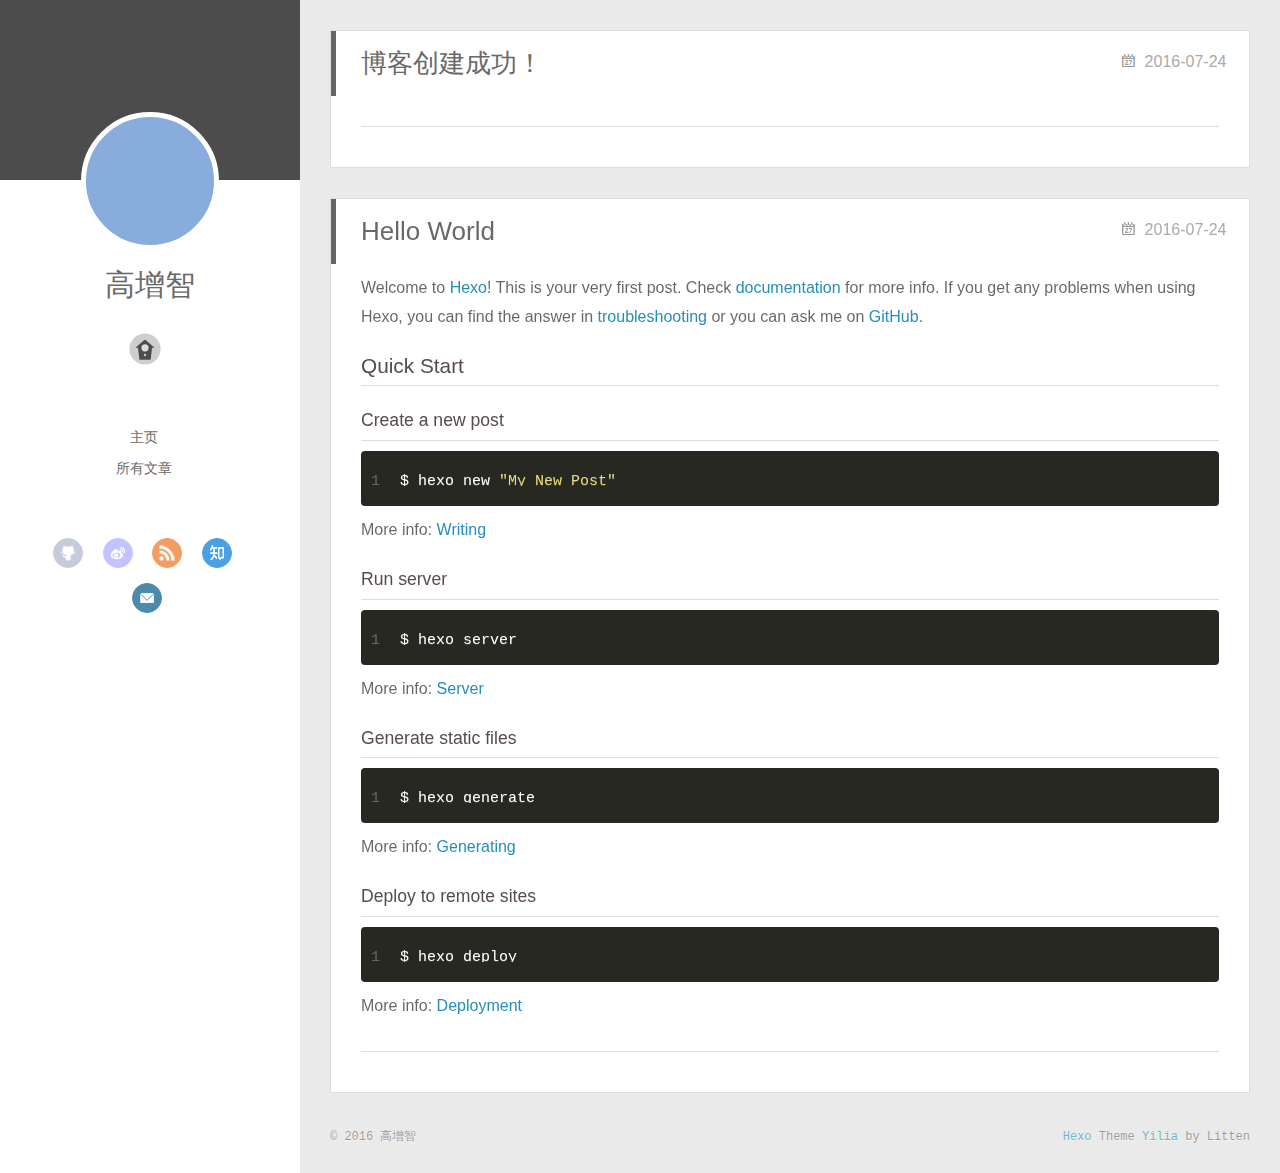
==== commit 27092ab3: "Site updated: 2016-07-24 16:24:38" ====
--- a/index.html
+++ b/index.html
@@ -96,7 +96,7 @@
 					<nav class="header-nav">
 						<div class="social">
 							
-								<a class="github" target="_blank" href="#" title="github">github</a>
+								<a class="github" target="_blank" href="https://github.com/yuefengkai/yuefengkai" title="github">github</a>
 					        
 								<a class="weibo" target="_blank" href="#" title="weibo">weibo</a>
 					        
@@ -181,7 +181,7 @@
 			<nav class="header-nav">
 				<div class="social">
 					
-						<a class="github" target="_blank" href="#" title="github">github</a>
+						<a class="github" target="_blank" href="https://github.com/yuefengkai/yuefengkai" title="github">github</a>
 			        
 						<a class="weibo" target="_blank" href="#" title="weibo">weibo</a>
 			        
@@ -199,10 +199,10 @@
 
       <div class="body-wrap">
   
-    <article id="post-世界你好" class="article article-type-post" itemscope itemprop="blogPost">
+    <article id="post-one" class="article article-type-post" itemscope itemprop="blogPost">
   
     <div class="article-meta">
-      <a href="/2016/07/24/世界你好/" class="article-date">
+      <a href="/2016/07/24/one/" class="article-date">
   	<time datetime="2016-07-24T05:15:51.000Z" itemprop="datePublished">2016-07-24</time>
 </a>
     </div>
@@ -216,7 +216,7 @@
         
   
     <h1 itemprop="name">
-      <a class="article-title" href="/2016/07/24/世界你好/">世界你好！</a>
+      <a class="article-title" href="/2016/07/24/one/">博客创建成功！</a>
     </h1>
   
 
@@ -225,9 +225,7 @@
     
     <div class="article-entry" itemprop="articleBody">
       
-        <h1 id="我是标题"><a href="#我是标题" class="headerlink" title="我是标题"></a>我是标题</h1><h2 id="我是二标题"><a href="#我是二标题" class="headerlink" title="我是二标题"></a>我是二标题</h2><h3 id="我是三标题"><a href="#我是三标题" class="headerlink" title="我是三标题"></a>我是三标题</h3><p>呵呵哒<br><strong>你好啊</strong></p>
-<p><code>我很好啊</code></p>
-
+        
       
     </div>
     
